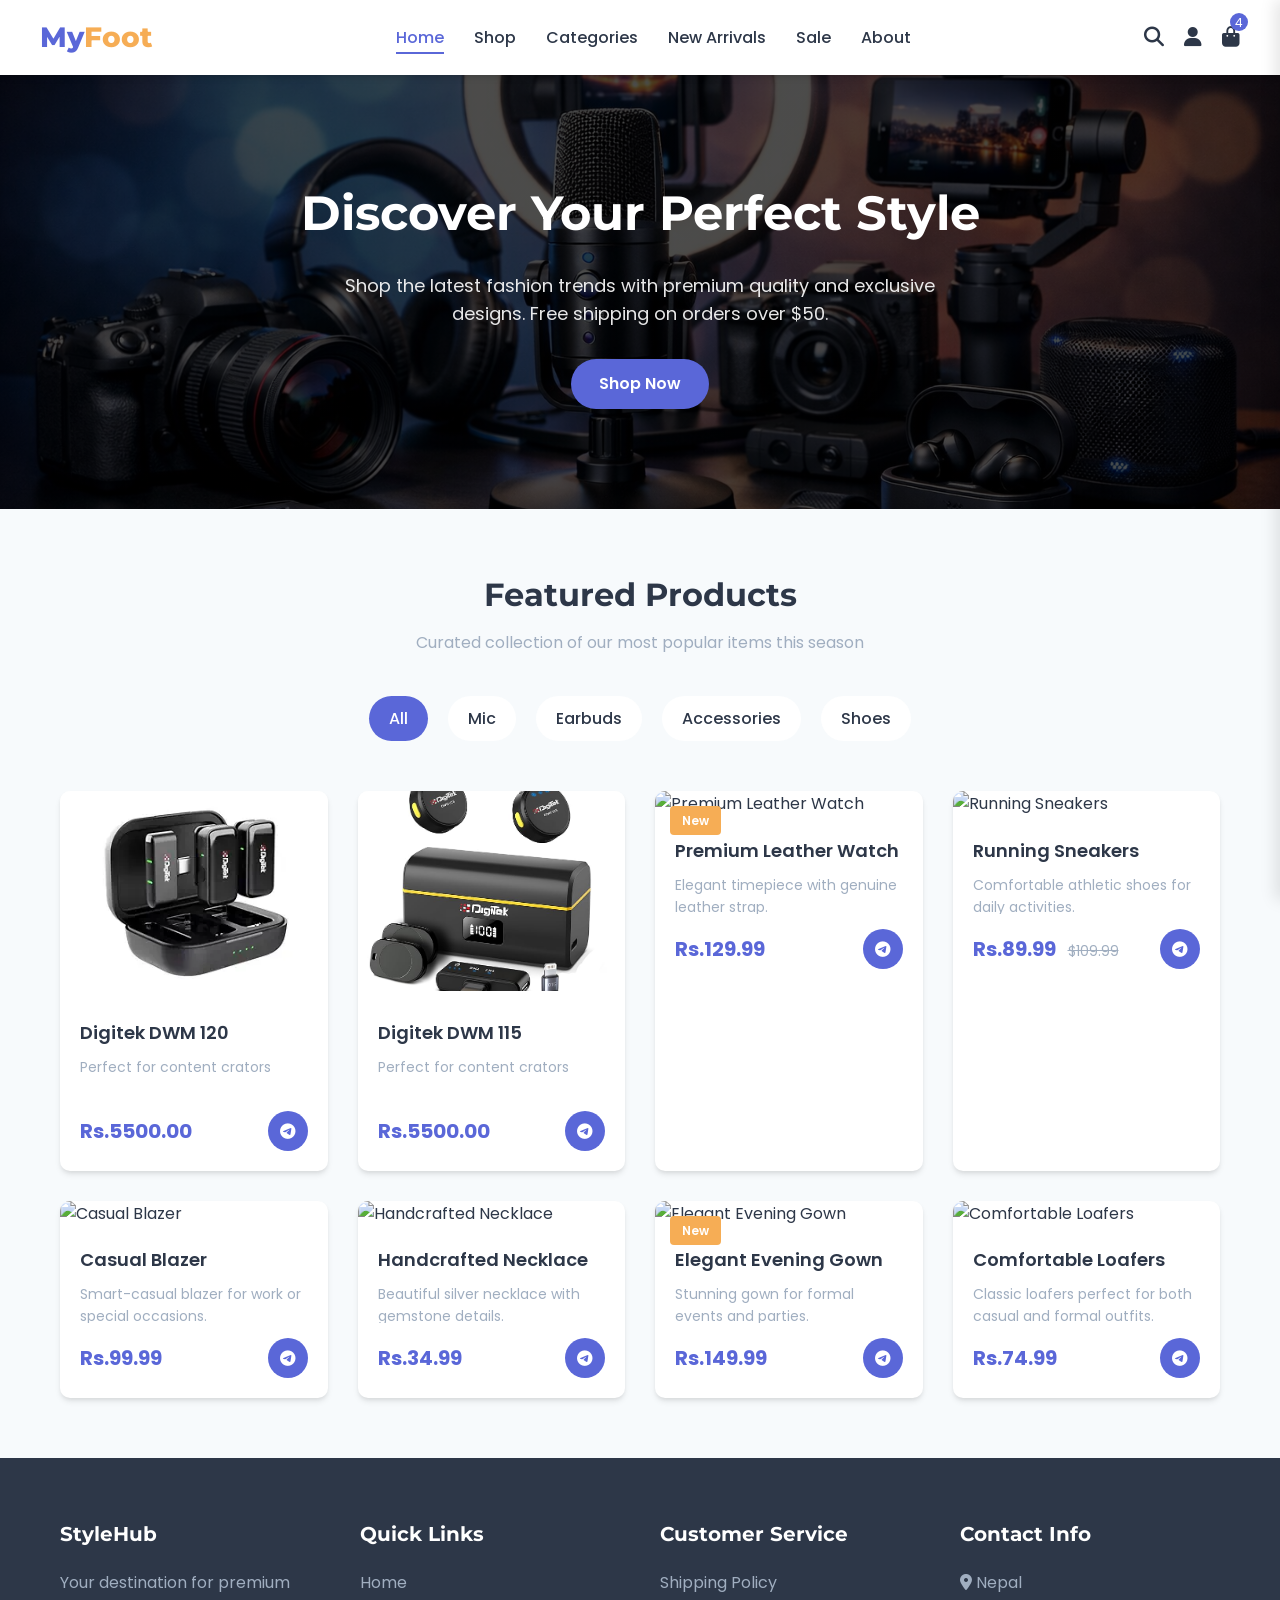
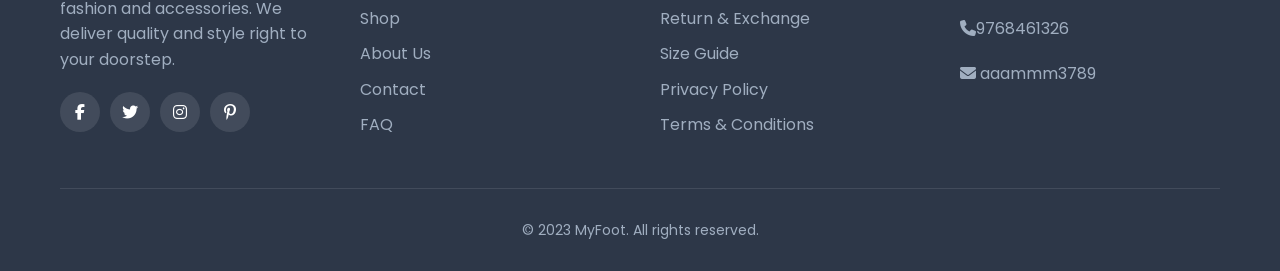
==== index.html @ e81f8d46 "Rename ecommers front end.html to index.html" ====
<!DOCTYPE html>
<html lang="en">
<head>
    <meta charset="UTF-8">
    <meta name="viewport" content="width=device-width, initial-scale=1.0">
    <title>StyleHub | Modern E-Commerce</title>
    <link rel="stylesheet" href="https://cdnjs.cloudflare.com/ajax/libs/font-awesome/6.4.0/css/all.min.css">
    <link href="https://fonts.googleapis.com/css2?family=Poppins:wght@300;400;500;600;700&family=Montserrat:wght@700;800&display=swap" rel="stylesheet">
        <link rel="stylesheet" href="style.css">
        

</head>
<body>
    <!-- Header -->
    <header>
        <div class="container header-container">
            <a href="#" class="logo">My<span>Foot</span></a>
            
            <div class="mobile-menu-btn">
                <i class="fas fa-bars"></i>
            </div>
            
            <nav>
                <ul>
                    <li><a href="#" class="active">Home</a></li>
                    <li><a href="#">Shop</a></li>
                    <li><a href="#">Categories</a></li>
                    <li><a href="#">New Arrivals</a></li>
                    <li><a href="#">Sale</a></li>
                    <li><a href="#">About</a></li>
                </ul>
            </nav>
            
            <div class="header-icons">
                <div class="icon" id="search-icon">
                    <i class="fas fa-search"></i>
                </div>
                <div class="icon" id="user-icon">
                    <i class="fas fa-user"></i>
                </div>
                <div class="icon" id="cart-icon">
                    <i class="fas fa-shopping-bag"></i>
                    <div class="cart-count">3</div>
                </div>
            </div>
        </div>
    </header>

    <!-- Hero Section -->
    <section class="hero">
        <div class="container">
            <h1>Discover Your Perfect Style</h1>
            <p>Shop the latest fashion trends with premium quality and exclusive designs. Free shipping on orders over $50.</p>
            <a href="#" class="btn">Shop Now</a>
        </div>
    </section>

    <!-- Products Section -->
    <section class="container">
        <div class="section-title">
            <h2>Featured Products</h2>
            <p>Curated collection of our most popular items this season</p>
        </div>
        
        <div class="categories">
            <div class="category active">All</div>
            <div class="category">Mic</div>
            <div class="category">Earbuds</div>
            <div class="category">Accessories</div>
            <div class="category">Shoes</div>
        </div>
        
        <div class="products-grid" id="products-container">
            <!-- Products will be dynamically loaded here -->
        </div>

    </section>
    

    <!-- Footer -->
    <footer>
        <div class="container">
            <div class="footer-content">
                <div class="footer-column">
                    <h3>StyleHub</h3>
                    <p>Your destination for premium fashion and accessories. We deliver quality and style right to your doorstep.</p>
                    <div class="social-icons">
                        <a href="#"><i class="fab fa-facebook-f"></i></a>
                        <a href="#"><i class="fab fa-twitter"></i></a>
                        <a href="#"><i class="fab fa-instagram"></i></a>
                        <a href="#"><i class="fab fa-pinterest-p"></i></a>
                    </div>
                </div>
                
                <div class="footer-column">
                    <h3>Quick Links</h3>
                    <ul class="footer-links">
                        <li><a href="#">Home</a></li>
                        <li><a href="#">Shop</a></li>
                        <li><a href="#">About Us</a></li>
                        <li><a href="#">Contact</a></li>
                        <li><a href="#">FAQ</a></li>
                    </ul>
                </div>
                
                <div class="footer-column">
                    <h3>Customer Service</h3>
                    <ul class="footer-links">
                        <li><a href="#">Shipping Policy</a></li>
                        <li><a href="#">Return & Exchange</a></li>
                        <li><a href="#">Size Guide</a></li>
                        <li><a href="#">Privacy Policy</a></li>
                        <li><a href="#">Terms & Conditions</a></li>
                    </ul>
                </div>
                
                <div class="footer-column">
                    <h3>Contact Info</h3>
                    <p><i class="fas fa-map-marker-alt"></i> Nepal</p>
                    <p><i class="fas fa-phone"></i>9768461326</p>
                    <p><i class="fas fa-envelope"></i> aaammm3789</p>
                </div>
            </div>
            
            <div class="copyright">
                <p>&copy; 2023 MyFoot. All rights reserved.</p>
            </div>
        </div>
    </footer>

    <!-- Cart Sidebar -->
    <div class="cart-sidebar" id="cart-sidebar">
        <div class="cart-header">
            <h3>Your Cart</h3>
            <div class="close-cart" id="close-cart">
                <i class="fas fa-times"></i>
            </div>
        </div>
        
        <div id="cart-items">
            <!-- Cart items will be dynamically loaded here -->
        </div>
        
        <div class="cart-total">
            <span>Total:</span>
            <span id="cart-total-price">$0.00</span>
        </div>
        
        <a href="#" class="btn" style="width: 100%; text-align: center; margin-top: 20px;">Checkout</a>
    </div>

    <!-- Overlay -->
    <div class="overlay" id="overlay"></div>

    <script src="js.js"></script>
</body>
</html>
---- style.css ----
* {
            margin: 0;
            padding: 0;
            box-sizing: border-box;
        }

        :root {
            --primary: #5a67d8;
            --primary-dark: #4c51bf;
            --secondary: #f6ad55;
            --dark: #2d3748;
            --light: #f7fafc;
            --gray: #a0aec0;
            --success: #68d391;
            --shadow: 0 4px 6px -1px rgba(0, 0, 0, 0.1), 0 2px 4px -1px rgba(0, 0, 0, 0.06);
            --transition: all 0.3s ease;
        }

        body {
            font-family: 'Poppins', sans-serif;
            color: var(--dark);
            background-color: var(--light);
            line-height: 1.6;
        }

        .container {
            width: 100%;
            max-width: 1200px;
            margin: 0 auto;
            padding: 0 20px;
        }

        /* Header & Navigation */
        header {
            background-color: white;
            box-shadow: var(--shadow);
            position: sticky;
            top: 0;
            z-index: 1000;
        }

        .header-container {
            display: flex;
            justify-content: space-between;
            align-items: center;
            padding: 15px 0;
        }

        .logo {
            font-family: 'Montserrat', sans-serif;
            font-size: 28px;
            font-weight: 800;
            color: var(--primary);
            text-decoration: none;
        }

        .logo span {
            color: var(--secondary);
        }

        nav ul {
            display: flex;
            list-style: none;
        }

        nav li {
            margin-left: 30px;
        }

        nav a {
            text-decoration: none;
            color: var(--dark);
            font-weight: 500;
            font-size: 16px;
            transition: var(--transition);
            position: relative;
        }

        nav a:hover {
            color: var(--primary);
        }

        nav a.active {
            color: var(--primary);
        }

        nav a.active:after {
            content: '';
            position: absolute;
            bottom: -5px;
            left: 0;
            width: 100%;
            height: 2px;
            background-color: var(--primary);
        }

        .header-icons {
            display: flex;
            align-items: center;
        }

        .icon {
            position: relative;
            margin-left: 20px;
            font-size: 20px;
            color: var(--dark);
            cursor: pointer;
            transition: var(--transition);
        }

        .icon:hover {
            color: var(--primary);
        }

        .cart-count {
            position: absolute;
            top: -8px;
            right: -8px;
            background-color: var(--primary);
            color: white;
            font-size: 12px;
            width: 18px;
            height: 18px;
            border-radius: 50%;
            display: flex;
            justify-content: center;
            align-items: center;
        }

        .mobile-menu-btn {
            display: none;
            font-size: 24px;
            cursor: pointer;
        }

        /* Hero Section */
        .hero {
            background: linear-gradient(rgba(0, 0, 0, 0.7), rgba(0, 0, 0, 0.7)), url('hero.png');
            background-size: cover;
            background-position: center;
            color: white;
            padding: 100px 0;
            text-align: center;
            margin-bottom: 60px;
        }

        .hero h1 {
            font-size: 48px;
            margin-bottom: 20px;
            font-family: 'Montserrat', sans-serif;
        }

        .hero p {
            font-size: 18px;
            max-width: 600px;
            margin: 0 auto 30px;
            opacity: 0.9;
        }

        .btn {
            display: inline-block;
            background-color: var(--primary);
            color: white;
            padding: 12px 28px;
            border-radius: 50px;
            text-decoration: none;
            font-weight: 600;
            transition: var(--transition);
            border: none;
            cursor: pointer;
        }

        .btn:hover {
            background-color: var(--primary-dark);
            transform: translateY(-3px);
            box-shadow: 0 10px 20px rgba(0, 0, 0, 0.1);
        }

        .btn-secondary {
            background-color: var(--secondary);
        }

        .btn-secondary:hover {
            background-color: #ed8936;
        }

        /* Products Section */
        .section-title {
            text-align: center;
            margin-bottom: 40px;
        }

        .section-title h2 {
            font-size: 32px;
            margin-bottom: 10px;
            font-family: 'Montserrat', sans-serif;
        }

        .section-title p {
            color: var(--gray);
            max-width: 600px;
            margin: 0 auto;
        }

        .categories {
            display: flex;
            justify-content: center;
            margin-bottom: 40px;
            flex-wrap: wrap;
        }

        .category {
            padding: 10px 20px;
            margin: 0 10px 10px;
            background-color: white;
            border-radius: 50px;
            cursor: pointer;
            transition: var(--transition);
            font-weight: 500;
        }

        .category:hover, .category.active {
            background-color: var(--primary);
            color: white;
        }

        .products-grid {
            display: grid;
            grid-template-columns: repeat(auto-fill, minmax(250px, 1fr));
            gap: 30px;
            margin-bottom: 60px;
        }

        .product-card {
            background-color: white;
            border-radius: 10px;
            overflow: hidden;
            box-shadow: var(--shadow);
            transition: var(--transition);
            position: relative;
        }

        .product-card:hover {
            transform: translateY(-10px);
            box-shadow: 0 15px 30px rgba(0, 0, 0, 0.15);
        }

        .product-img {
            height: 200px;
            width: 100%;
            object-fit: cover;
        }

        .product-info {
            padding: 20px;
        }

        .product-title {
            font-size: 18px;
            font-weight: 600;
            margin-bottom: 8px;
        }

        .product-description {
            color: var(--gray);
            font-size: 14px;
            margin-bottom: 15px;
            height: 40px;
            overflow: hidden;
        }

        .product-price {
            display: flex;
            justify-content: space-between;
            align-items: center;
        }

        .price {
            font-size: 20px;
            font-weight: 700;
            color: var(--primary);
        }

        .old-price {
            font-size: 14px;
            color: var(--gray);
            text-decoration: line-through;
            margin-left: 8px;
        }

        .add-to-cartt {
            background-color: var(--primary);
            color: white;
            width: 40px;
            height: 40px;
            border-radius: 50%;
            display: flex;
            justify-content: center;
            align-items: center;
            cursor: pointer;
            transition: var(--transition);
        }

        .add-to-cartt:hover {
            background-color: var(--primary-dark);
        }

        .product-badge {
            position: absolute;
            top: 15px;
            left: 15px;
            background-color: var(--secondary);
            color: white;
            padding: 5px 12px;
            border-radius: 4px;
            font-size: 12px;
            font-weight: 600;
        }

        /* Footer */
        footer {
            background-color: var(--dark);
            color: white;
            padding: 60px 0 30px;
        }

        .footer-content {
            display: grid;
            grid-template-columns: repeat(auto-fit, minmax(250px, 1fr));
            gap: 40px;
            margin-bottom: 40px;
        }

        .footer-column h3 {
            font-size: 20px;
            margin-bottom: 20px;
            font-family: 'Montserrat', sans-serif;
        }

        .footer-column p {
            color: var(--gray);
            margin-bottom: 20px;
        }

        .footer-links {
            list-style: none;
        }

        .footer-links li {
            margin-bottom: 10px;
        }

        .footer-links a {
            color: var(--gray);
            text-decoration: none;
            transition: var(--transition);
        }

        .footer-links a:hover {
            color: white;
            padding-left: 5px;
        }

        .social-icons {
            display: flex;
            margin-top: 20px;
        }

        .social-icons a {
            display: flex;
            justify-content: center;
            align-items: center;
            width: 40px;
            height: 40px;
            background-color: rgba(255, 255, 255, 0.1);
            border-radius: 50%;
            margin-right: 10px;
            color: white;
            text-decoration: none;
            transition: var(--transition);
        }

        .social-icons a:hover {
            background-color: var(--primary);
            transform: translateY(-5px);
        }

        .copyright {
            text-align: center;
            padding-top: 30px;
            border-top: 1px solid rgba(255, 255, 255, 0.1);
            color: var(--gray);
            font-size: 14px;
        }

        /* Cart Sidebar */
        .cart-sidebar {
            position: fixed;
            top: 0;
            right: -400px;
            width: 100%;
            max-width: 400px;
            height: 100vh;
            background-color: white;
            box-shadow: -5px 0 15px rgba(0, 0, 0, 0.1);
            transition: right 0.4s ease;
            z-index: 1100;
            padding: 30px;
            overflow-y: auto;
        }

        .cart-sidebar.active {
            right: 0;
        }

        .cart-header {
            display: flex;
            justify-content: space-between;
            align-items: center;
            margin-bottom: 30px;
        }

        .cart-header h3 {
            font-size: 24px;
        }

        .close-cart {
            font-size: 24px;
            cursor: pointer;
            color: var(--dark);
            transition: var(--transition);
        }

        .close-cart:hover {
            color: var(--primary);
        }

        .cart-item {
            display: flex;
            margin-bottom: 20px;
            padding-bottom: 20px;
            border-bottom: 1px solid #eee;
        }

        .cart-item-img {
            width: 80px;
            height: 80px;
            object-fit: cover;
            border-radius: 8px;
            margin-right: 15px;
        }

        .cart-item-info {
            flex: 1;
        }

        .cart-item-title {
            font-weight: 600;
            margin-bottom: 5px;
        }

        .cart-item-price {
            color: var(--primary);
            font-weight: 700;
        }

        .cart-item-actions {
            display: flex;
            align-items: center;
            margin-top: 10px;
        }

        .quantity-btn {
            width: 25px;
            height: 25px;
            background-color: #f1f1f1;
            border-radius: 4px;
            display: flex;
            justify-content: center;
            align-items: center;
            cursor: pointer;
            font-weight: 600;
        }

        .quantity {
            margin: 0 10px;
            font-weight: 600;
        }

        .remove-item {
            margin-left: auto;
            color: #e53e3e;
            cursor: pointer;
        }

        .cart-total {
            margin-top: 30px;
            padding-top: 20px;
            border-top: 2px solid #eee;
            display: flex;
            justify-content: space-between;
            font-size: 20px;
            font-weight: 700;
        }

        .cart-empty {
            text-align: center;
            padding: 40px 0;
            color: var(--gray);
        }

        /* Overlay */
        .overlay {
            position: fixed;
            top: 0;
            left: 0;
            width: 100%;
            height: 100%;
            background-color: rgba(0, 0, 0, 0.5);
            z-index: 1050;
            display: none;
        }

        .overlay.active {
            display: block;
        }

        /* Responsive Design */
        @media (max-width: 992px) {
            nav ul {
                display: none;
            }

            .mobile-menu-btn {
                display: block;
            }

            .hero h1 {
                font-size: 36px;
            }

            .hero p {
                font-size: 16px;
            }
        }

        @media (max-width: 768px) {
            .products-grid {
                grid-template-columns: repeat(auto-fill, minmax(200px, 1fr));
            }

            .hero {
                padding: 70px 0;
            }

            .section-title h2 {
                font-size: 28px;
            }
        }

        @media (max-width: 576px) {
            .cart-sidebar {
                max-width: 100%;
            }

            .hero h1 {
                font-size: 28px;
            }

            .btn {
                padding: 10px 22px;
            }
        }


        /* popup */
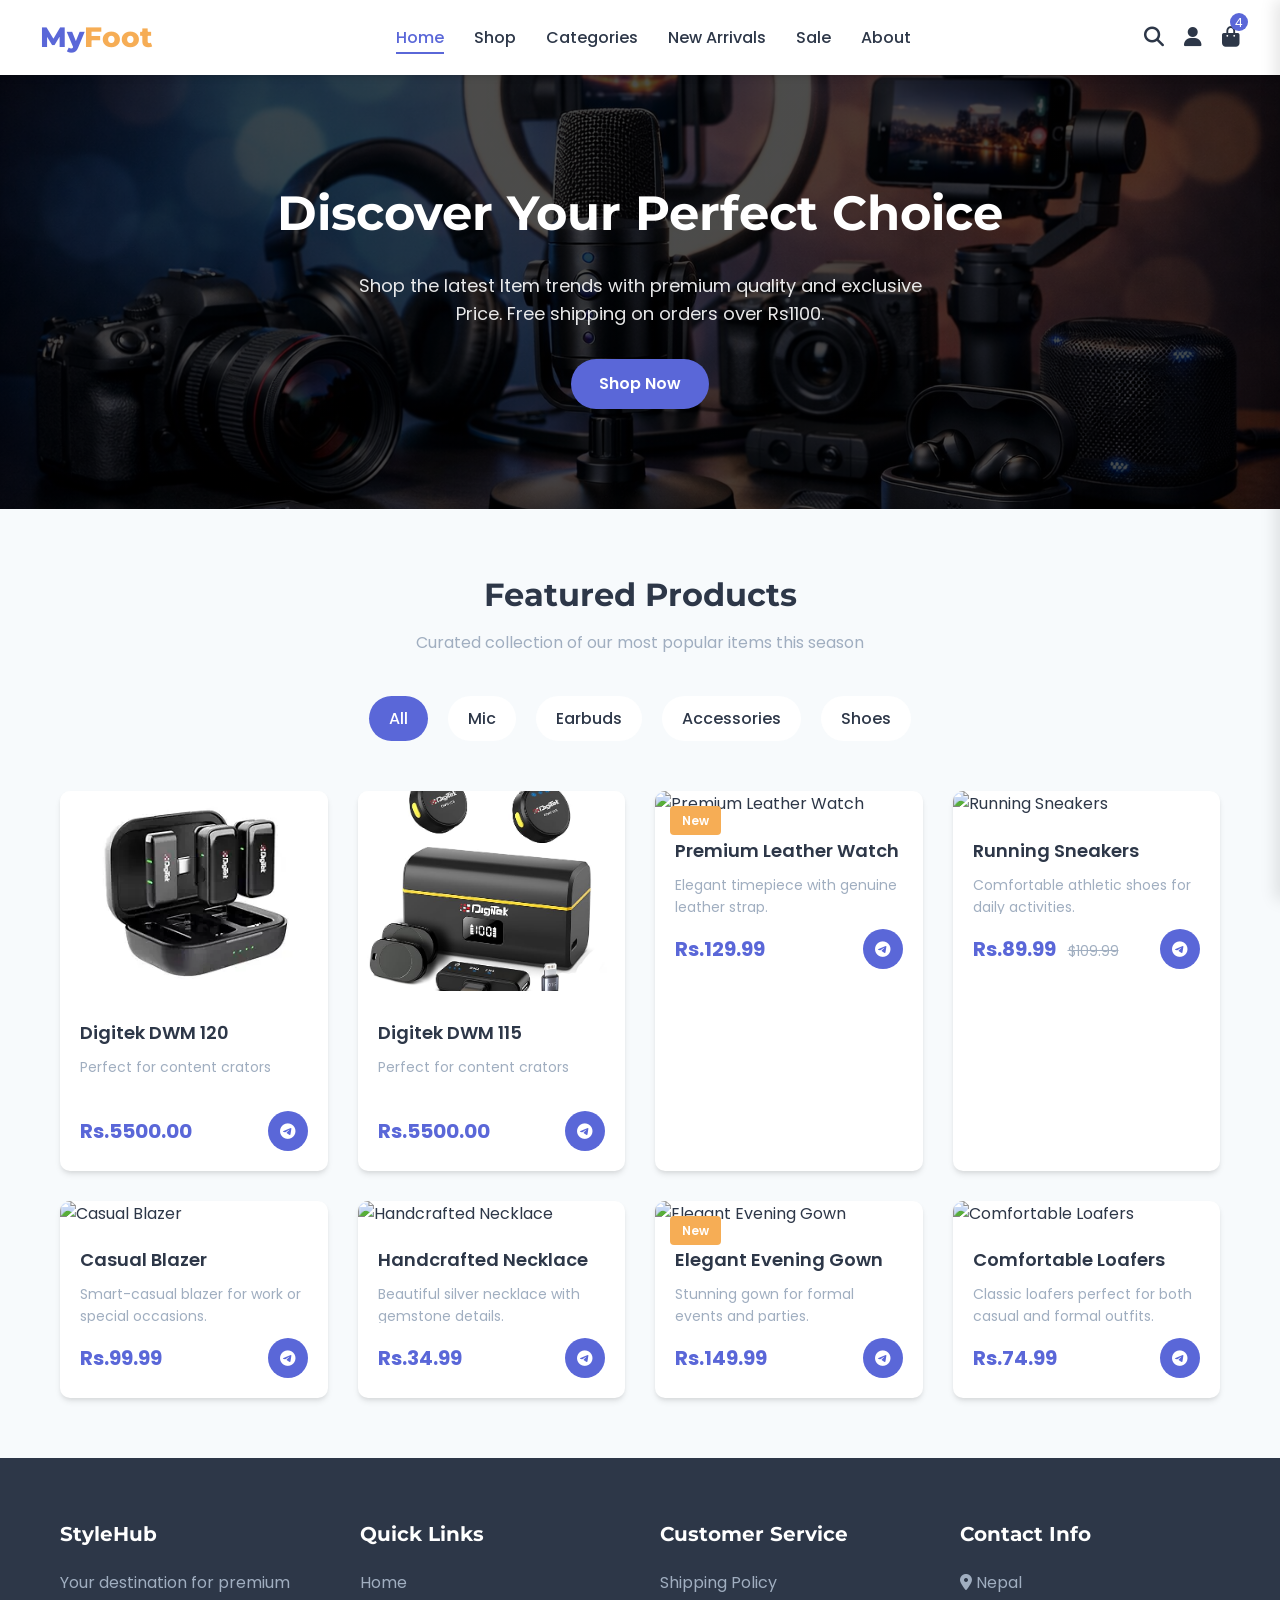
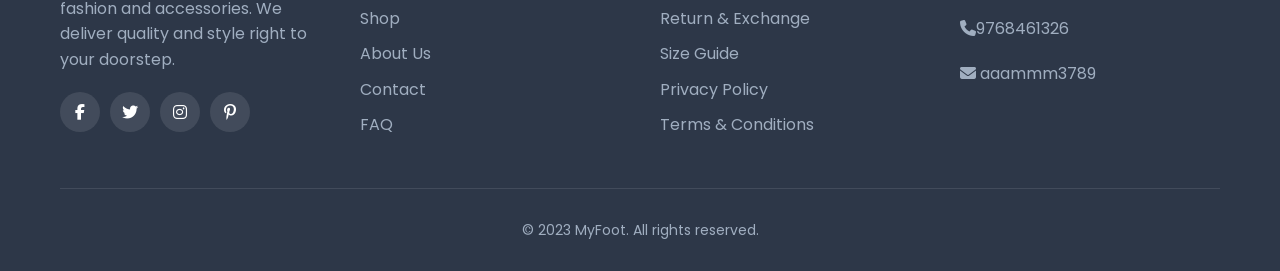
==== commit 4ddbe28f: "Update hero section and footer links in index.html" ====
--- a/index.html
+++ b/index.html
@@ -49,8 +49,8 @@
     <!-- Hero Section -->
     <section class="hero">
         <div class="container">
-            <h1>Discover Your Perfect Style</h1>
-            <p>Shop the latest fashion trends with premium quality and exclusive designs. Free shipping on orders over $50.</p>
+            <h1>Discover Your Perfect Choice </h1>
+            <p>Shop the latest Item trends with premium quality and exclusive Price. Free shipping on orders over Rs1100.</p>
             <a href="#" class="btn">Shop Now</a>
         </div>
     </section>
@@ -85,8 +85,8 @@
                     <h3>StyleHub</h3>
                     <p>Your destination for premium fashion and accessories. We deliver quality and style right to your doorstep.</p>
                     <div class="social-icons">
-                        <a href="#"><i class="fab fa-facebook-f"></i></a>
-                        <a href="#"><i class="fab fa-twitter"></i></a>
+                        <a href="https://www.facebook.com/profile.php?id=61559286227482"><i class="fab fa-facebook-f"></i></a>
+                        <a href="https://www.instagram.com/andadd7/"><i class="fab fa-twitter"></i></a>
                         <a href="#"><i class="fab fa-instagram"></i></a>
                         <a href="#"><i class="fab fa-pinterest-p"></i></a>
                     </div>
@@ -98,7 +98,7 @@
                         <li><a href="#">Home</a></li>
                         <li><a href="#">Shop</a></li>
                         <li><a href="#">About Us</a></li>
-                        <li><a href="#">Contact</a></li>
+                        <li><a href="Wa.me/+9779768461326">Contact</a></li>
                         <li><a href="#">FAQ</a></li>
                     </ul>
                 </div>
